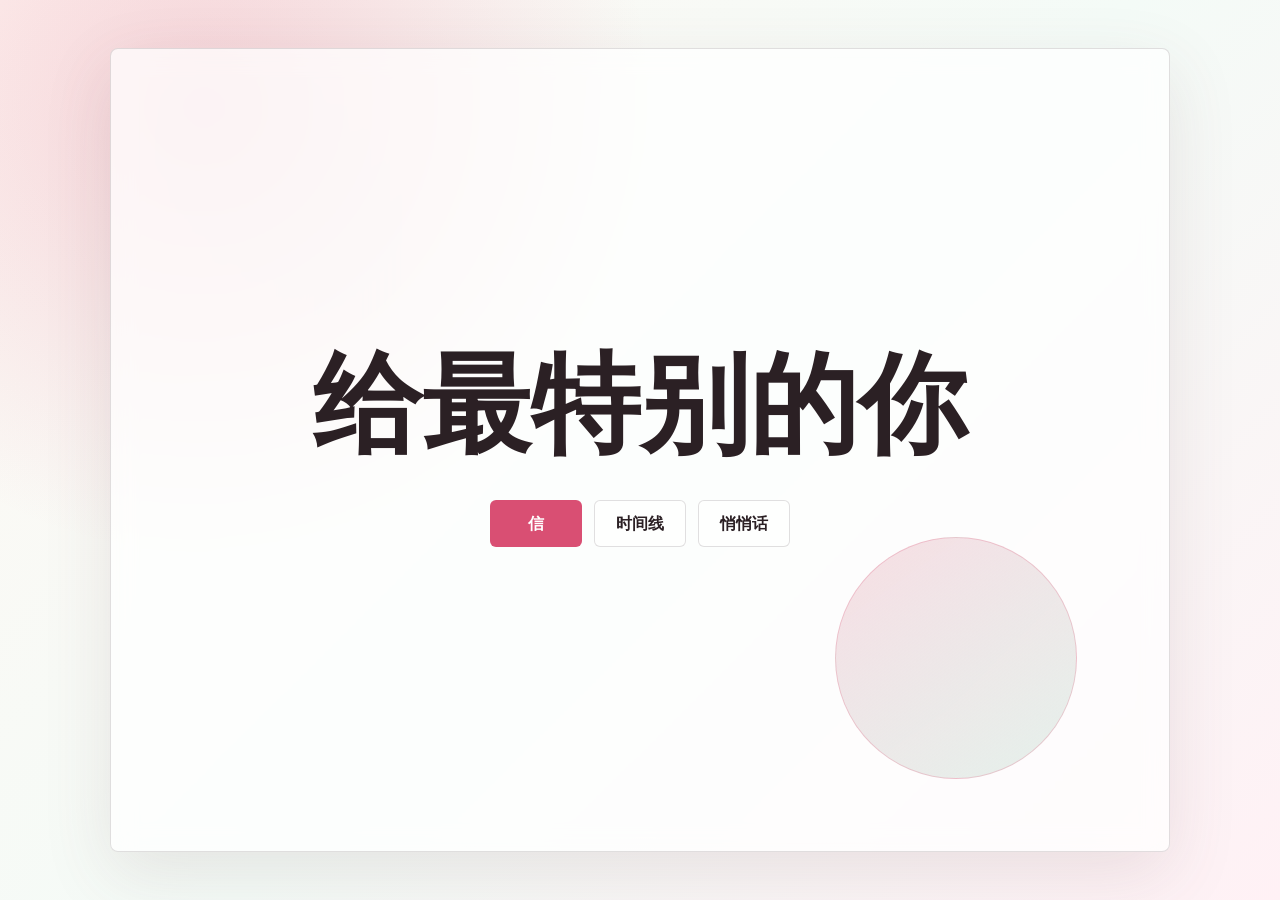
==== index.html @ 9bb3ecc5 "Split love site into separate pages" ====
<!doctype html>
<html lang="zh-CN">
  <head>
    <meta charset="utf-8">
    <meta name="viewport" content="width=device-width, initial-scale=1">
    <title>给你的一个小宇宙</title>
    <meta name="description" content="一份可以部署到 GitHub Pages 的浪漫网页礼物。">
    <link rel="stylesheet" href="styles.css">
  </head>
  <body class="home-page">
    <main class="page-shell">
      <section class="hero" aria-labelledby="title">
        <h1 id="title">给最特别的你</h1>
        <nav class="actions" aria-label="礼物入口">
          <a class="button primary" href="letter.html">信</a>
          <a class="button ghost" href="timeline.html">时间线</a>
          <a class="button ghost" href="whisper.html">悄悄话</a>
        </nav>
      </section>
    </main>
  </body>
</html>
---- styles.css ----
:root {
  color-scheme: light;
  --ink: #2b2024;
  --muted: #76666b;
  --paper: #fff8f4;
  --rose: #d94f73;
  --rose-deep: #9d2f51;
  --gold: #d4a747;
  --mint: #d9ece4;
  --line: rgba(43, 32, 36, 0.14);
}

* {
  box-sizing: border-box;
}

html {
  scroll-behavior: smooth;
}

body {
  margin: 0;
  min-height: 100vh;
  font-family: "Microsoft YaHei", "PingFang SC", system-ui, sans-serif;
  line-height: 1.6;
  color: var(--ink);
  background:
    radial-gradient(circle at 16% 12%, rgba(217, 79, 115, 0.22), transparent 28rem),
    linear-gradient(135deg, var(--paper), #f4fbf7 52%, #fff1f5);
}

a {
  color: inherit;
}

.page-shell {
  width: min(1060px, calc(100% - 32px));
  margin: 0 auto;
  padding: 48px 0;
}

.hero,
.panel {
  border: 1px solid var(--line);
  background: rgba(255, 255, 255, 0.72);
  backdrop-filter: blur(12px);
  box-shadow: 0 22px 70px rgba(110, 64, 78, 0.12);
}

.hero {
  min-height: calc(100vh - 96px);
  display: grid;
  align-content: center;
  justify-items: center;
  padding: clamp(48px, 8vw, 96px);
  border-radius: 8px;
  position: relative;
  overflow: hidden;
  text-align: center;
}

.hero::after {
  content: "";
  position: absolute;
  right: clamp(24px, 8vw, 92px);
  bottom: clamp(24px, 6vw, 72px);
  width: clamp(120px, 22vw, 240px);
  aspect-ratio: 1;
  border: 1px solid rgba(217, 79, 115, 0.24);
  border-radius: 50%;
  background: linear-gradient(145deg, rgba(217, 79, 115, 0.18), rgba(217, 236, 228, 0.7));
  z-index: 0;
}

.hero > * {
  position: relative;
  z-index: 1;
}

.eyebrow,
.section-kicker {
  margin: 0 0 12px;
  color: var(--rose-deep);
  font-size: 0.82rem;
  font-weight: 700;
  letter-spacing: 0.08em;
  text-transform: uppercase;
}

h1,
h2,
h3,
p {
  margin-top: 0;
}

h1 {
  max-width: 9ch;
  margin-bottom: 20px;
  font-size: clamp(3rem, 9vw, 6.8rem);
  line-height: 0.95;
  letter-spacing: 0;
}

h2 {
  margin-bottom: 18px;
  font-size: clamp(1.8rem, 4vw, 3rem);
  line-height: 1.15;
}

h3 {
  margin-bottom: 8px;
  font-size: 1.12rem;
}

.actions {
  display: flex;
  flex-wrap: wrap;
  justify-content: center;
  gap: 12px;
  margin-top: 24px;
}

.button {
  display: inline-flex;
  align-items: center;
  justify-content: center;
  min-height: 44px;
  min-width: 92px;
  padding: 10px 18px;
  border-radius: 6px;
  font-weight: 700;
  text-decoration: none;
}

.button.primary {
  color: #fff;
  background: var(--rose);
}

.button.ghost {
  border: 1px solid var(--line);
  background: rgba(255, 255, 255, 0.58);
}

.panel {
  margin-top: 22px;
  padding: clamp(28px, 5vw, 56px);
  border-radius: 8px;
  scroll-margin-top: 20px;
}

.letter p:last-child {
  max-width: none;
}

.letter p:not(.section-kicker) {
  max-width: 760px;
  color: var(--muted);
  font-size: 1.05rem;
}

.back-link {
  display: inline-flex;
  margin-top: 26px;
  color: var(--rose-deep);
  font-weight: 700;
  text-decoration: none;
}

.moments {
  display: grid;
  grid-template-columns: repeat(3, minmax(0, 1fr));
  gap: 14px;
}

.moments article {
  min-height: 220px;
  padding: 22px;
  border: 1px solid var(--line);
  border-radius: 8px;
  background: rgba(255, 255, 255, 0.64);
}

.moments span {
  display: inline-flex;
  margin-bottom: 42px;
  color: var(--gold);
  font-weight: 800;
}

.moments p {
  margin-bottom: 0;
  color: var(--muted);
}

.promise {
  display: flex;
  align-items: center;
  gap: 18px;
  background: linear-gradient(135deg, rgba(217, 79, 115, 0.12), rgba(217, 236, 228, 0.72));
}

.promise .back-link {
  margin-top: 0;
  margin-left: auto;
  white-space: nowrap;
}

.heart-button {
  width: 56px;
  height: 56px;
  flex: 0 0 56px;
  border: 0;
  border-radius: 50%;
  color: #fff;
  background: var(--rose);
  font-size: 1.45rem;
  cursor: pointer;
  box-shadow: 0 12px 28px rgba(217, 79, 115, 0.28);
}

.heart-button:active {
  transform: scale(0.96);
}

#promise-text {
  margin: 0;
  color: var(--rose-deep);
  font-weight: 700;
}

@media (max-width: 760px) {
  .page-shell {
    width: min(100% - 24px, 1060px);
    padding: 24px 0;
  }

  .hero {
    min-height: calc(100vh - 48px);
    padding: 42px 24px;
  }

  .moments {
    grid-template-columns: 1fr;
  }

  .promise {
    align-items: flex-start;
    flex-wrap: wrap;
  }

  .promise .back-link {
    width: 100%;
    margin-left: 74px;
  }
}
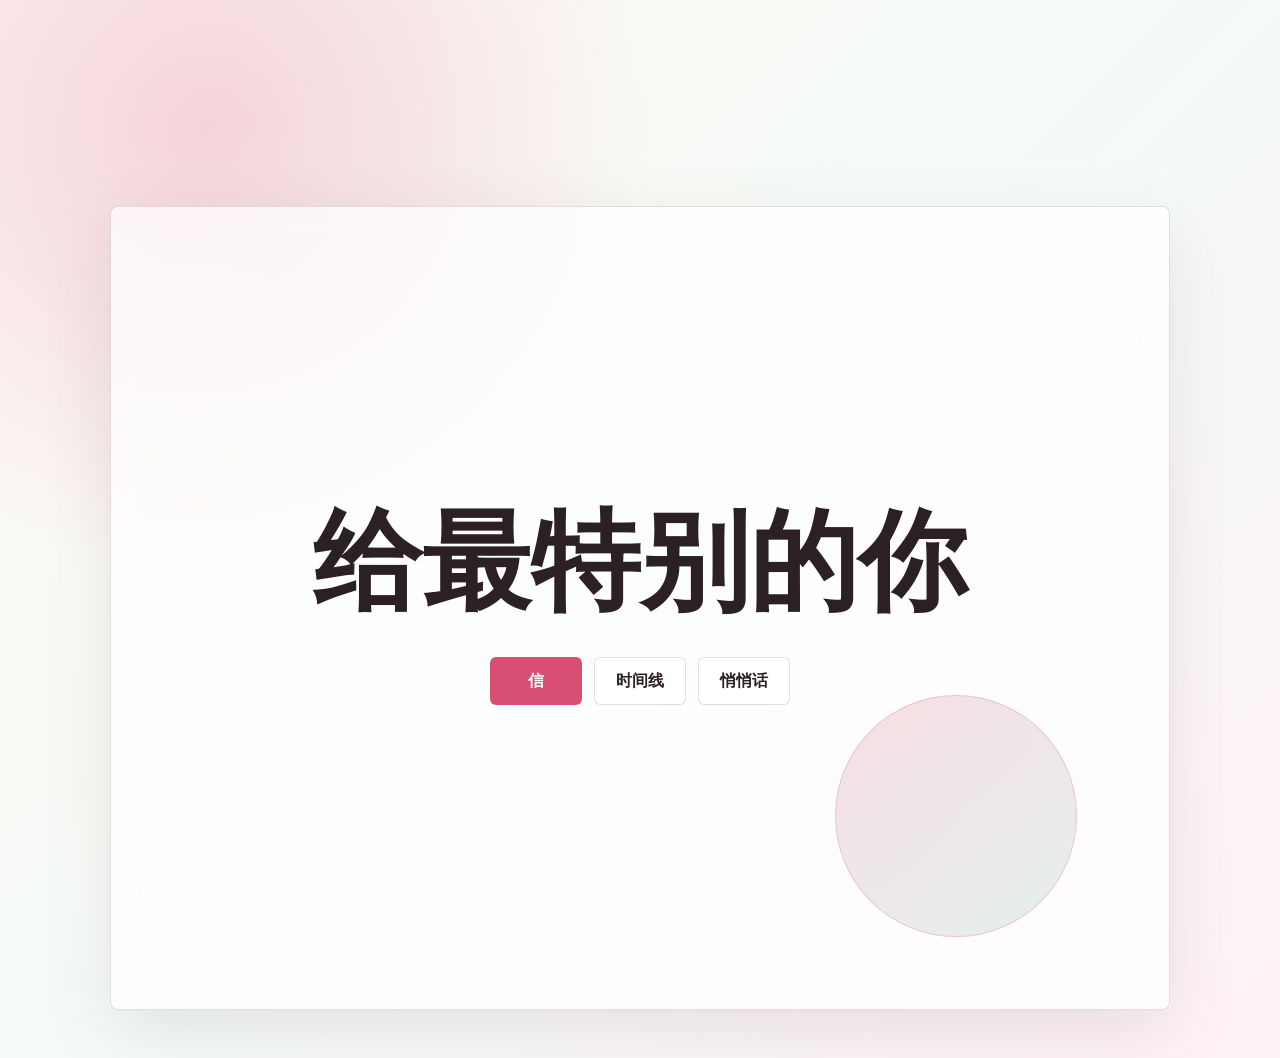
==== commit 596efa00: "Add interactive home particles" ====
--- a/index.html
+++ b/index.html
@@ -8,6 +8,7 @@
     <link rel="stylesheet" href="styles.css">
   </head>
   <body class="home-page">
+    <canvas class="particle-canvas" aria-hidden="true"></canvas>
     <main class="page-shell">
       <section class="hero" aria-labelledby="title">
         <h1 id="title">给最特别的你</h1>
@@ -18,5 +19,6 @@
         </nav>
       </section>
     </main>
+    <script src="home-particles.js"></script>
   </body>
 </html>
--- a/styles.css
+++ b/styles.css
@@ -29,6 +29,10 @@
     linear-gradient(135deg, var(--paper), #f4fbf7 52%, #fff1f5);
 }
 
+.home-page {
+  overflow: hidden;
+}
+
 a {
   color: inherit;
 }
@@ -37,6 +41,12 @@
   width: min(1060px, calc(100% - 32px));
   margin: 0 auto;
   padding: 48px 0;
+}
+
+.content-shell {
+  min-height: 100vh;
+  display: grid;
+  align-items: center;
 }
 
 .hero,
@@ -57,6 +67,12 @@
   position: relative;
   overflow: hidden;
   text-align: center;
+}
+
+.single-page {
+  min-height: min(720px, calc(100vh - 96px));
+  display: grid;
+  align-content: center;
 }
 
 .hero::after {
@@ -102,10 +118,21 @@
   letter-spacing: 0;
 }
 
+.single-page h1 {
+  max-width: 12ch;
+  margin-bottom: 22px;
+  font-size: clamp(2.4rem, 7vw, 5.8rem);
+}
+
 h2 {
   margin-bottom: 18px;
   font-size: clamp(1.8rem, 4vw, 3rem);
   line-height: 1.15;
+}
+
+.moments h2 {
+  margin-bottom: 8px;
+  font-size: 1.12rem;
 }
 
 h3 {
@@ -144,7 +171,7 @@
 }
 
 .panel {
-  margin-top: 22px;
+  margin-top: 0;
   padding: clamp(28px, 5vw, 56px);
   border-radius: 8px;
   scroll-margin-top: 20px;
@@ -168,6 +195,17 @@
   text-decoration: none;
 }
 
+.top-link {
+  position: absolute;
+  top: clamp(24px, 4vw, 42px);
+  left: clamp(24px, 4vw, 42px);
+  margin-top: 0;
+}
+
+.single-page {
+  position: relative;
+}
+
 .moments {
   display: grid;
   grid-template-columns: repeat(3, minmax(0, 1fr));
@@ -205,6 +243,16 @@
   margin-top: 0;
   margin-left: auto;
   white-space: nowrap;
+}
+
+.promise.single-page {
+  grid-template-columns: auto 1fr;
+  align-items: center;
+  gap: 18px;
+}
+
+.promise.single-page .top-link {
+  margin-left: 0;
 }
 
 .heart-button {
@@ -241,6 +289,10 @@
     padding: 42px 24px;
   }
 
+  .single-page {
+    min-height: calc(100vh - 48px);
+  }
+
   .moments {
     grid-template-columns: 1fr;
   }
@@ -251,7 +303,12 @@
   }
 
   .promise .back-link {
-    width: 100%;
-    margin-left: 74px;
-  }
-}
+    width: auto;
+    margin-left: 0;
+  }
+
+  .promise.single-page {
+    grid-template-columns: 1fr;
+    justify-items: start;
+  }
+}
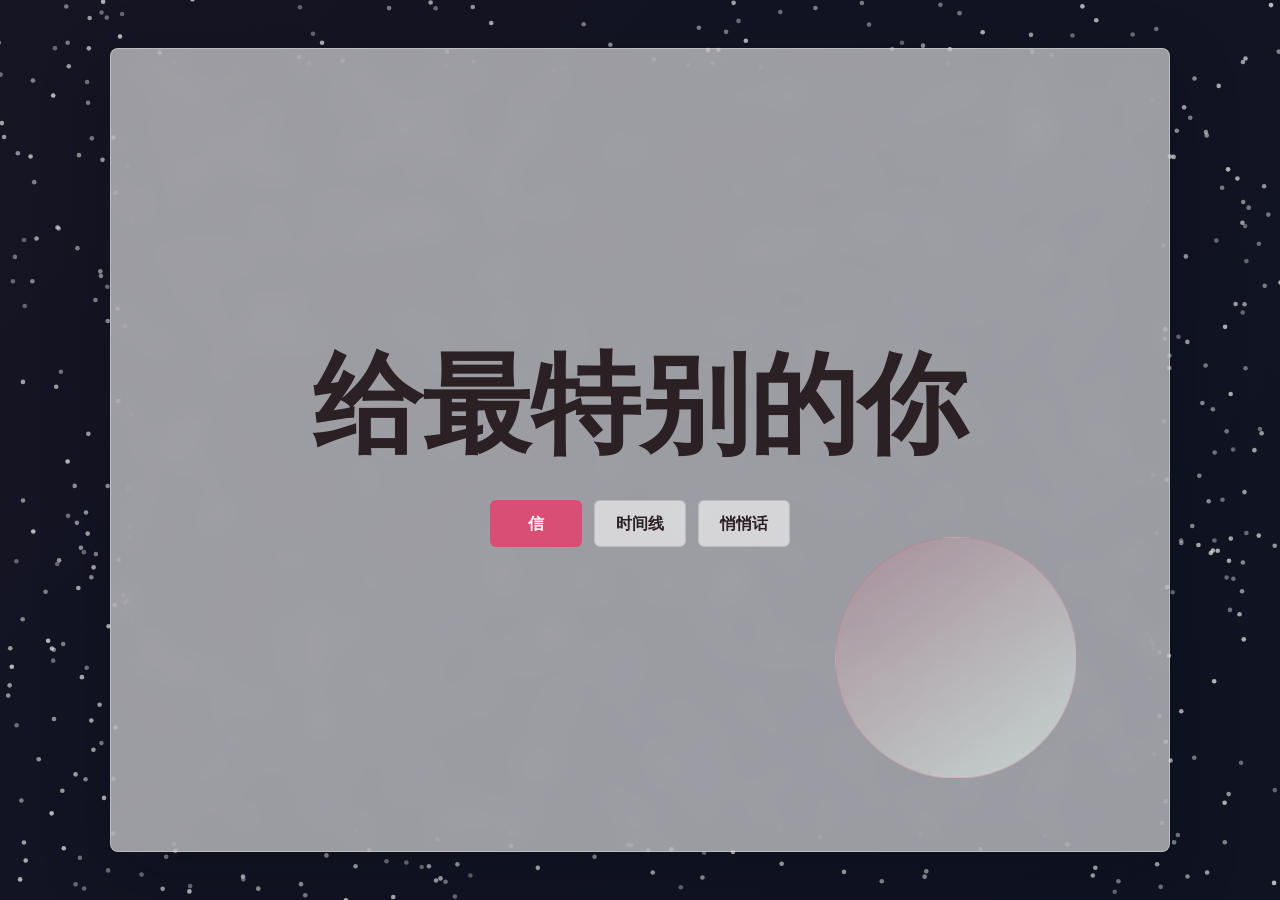
==== commit 1c89cfdb: "Fix local particle follow radius" ====
--- a/index.html
+++ b/index.html
@@ -19,6 +19,6 @@
         </nav>
       </section>
     </main>
-    <script src="home-particles.js"></script>
+    <script src="home-particles.js?v=20260512-distance-fix"></script>
   </body>
 </html>
--- a/styles.css
+++ b/styles.css
@@ -25,12 +25,18 @@
   line-height: 1.6;
   color: var(--ink);
   background:
-    radial-gradient(circle at 16% 12%, rgba(217, 79, 115, 0.22), transparent 28rem),
-    linear-gradient(135deg, var(--paper), #f4fbf7 52%, #fff1f5);
-}
-
-.home-page {
-  overflow: hidden;
+    linear-gradient(135deg, rgba(44, 24, 36, 0.2), rgba(8, 15, 32, 0.18)),
+    url("assets/StarrySky_x4.png") center / cover fixed,
+    #101423;
+}
+
+.particle-canvas {
+  position: fixed;
+  inset: 0;
+  width: 100%;
+  height: 100%;
+  pointer-events: none;
+  z-index: 0;
 }
 
 a {
@@ -38,6 +44,8 @@
 }
 
 .page-shell {
+  position: relative;
+  z-index: 1;
   width: min(1060px, calc(100% - 32px));
   margin: 0 auto;
   padding: 48px 0;
@@ -51,10 +59,10 @@
 
 .hero,
 .panel {
-  border: 1px solid var(--line);
-  background: rgba(255, 255, 255, 0.72);
-  backdrop-filter: blur(12px);
-  box-shadow: 0 22px 70px rgba(110, 64, 78, 0.12);
+  border: 1px solid rgba(255, 255, 255, 0.32);
+  background: rgba(255, 255, 255, 0.58);
+  backdrop-filter: blur(14px);
+  box-shadow: 0 22px 70px rgba(5, 9, 18, 0.24);
 }
 
 .hero {
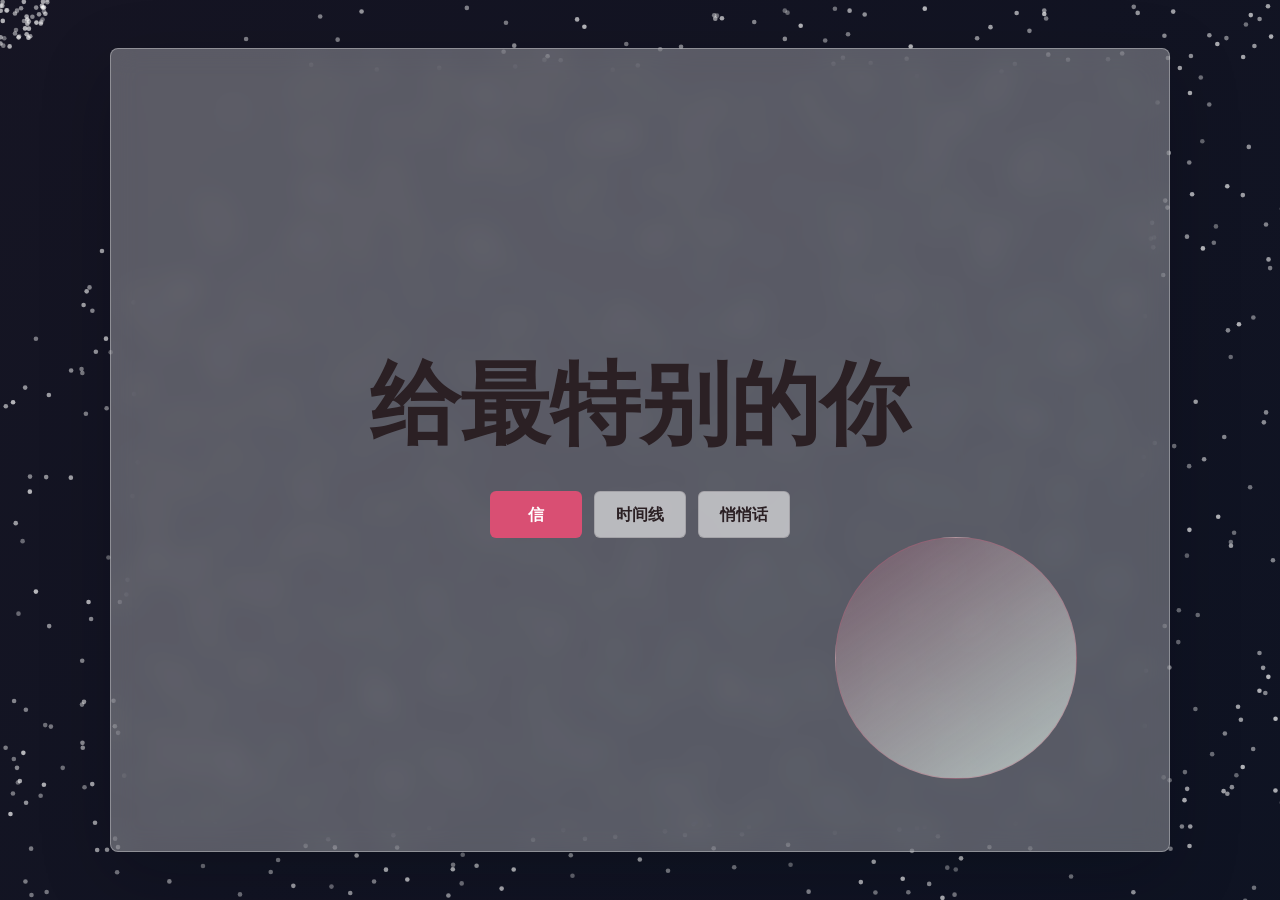
==== commit 87a3abb3: "Bust stylesheet cache for hero layout" ====
--- a/index.html
+++ b/index.html
@@ -5,7 +5,7 @@
     <meta name="viewport" content="width=device-width, initial-scale=1">
     <title>给你的一个小宇宙</title>
     <meta name="description" content="一份可以部署到 GitHub Pages 的浪漫网页礼物。">
-    <link rel="stylesheet" href="styles.css">
+    <link rel="stylesheet" href="styles.css?v=20260512-hero-fix">
   </head>
   <body class="home-page">
     <canvas class="particle-canvas" aria-hidden="true"></canvas>
--- a/styles.css
+++ b/styles.css
@@ -66,6 +66,7 @@
 }
 
 .hero {
+  background: rgba(255, 255, 255, 0.3);
   min-height: calc(100vh - 96px);
   display: grid;
   align-content: center;
@@ -75,6 +76,12 @@
   position: relative;
   overflow: hidden;
   text-align: center;
+}
+
+.hero h1 {
+  max-width: none;
+  white-space: nowrap;
+  font-size: clamp(3rem, 7vw, 6.8rem);
 }
 
 .single-page {
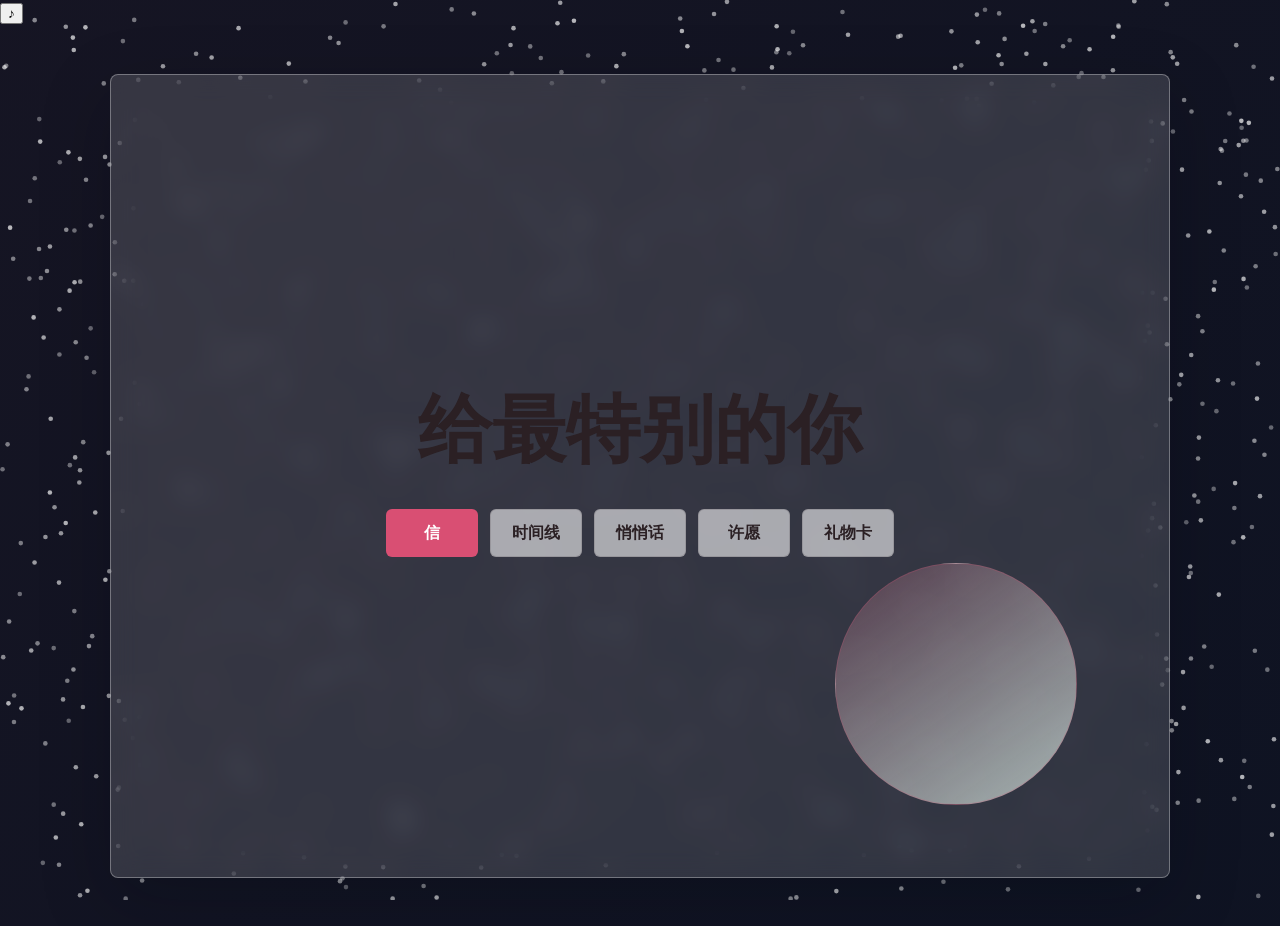
==== commit 22260778: "Expand love site experiences" ====
--- a/index.html
+++ b/index.html
@@ -5,10 +5,14 @@
     <meta name="viewport" content="width=device-width, initial-scale=1">
     <title>给你的一个小宇宙</title>
     <meta name="description" content="一份可以部署到 GitHub Pages 的浪漫网页礼物。">
-    <link rel="stylesheet" href="styles.css?v=20260512-hero-fix">
+    <link rel="stylesheet" href="styles.css?v=20260512-expansion">
   </head>
   <body class="home-page">
     <canvas class="particle-canvas" aria-hidden="true"></canvas>
+    <header class="site-topbar">
+      <div class="love-timer" aria-label="我们在一起的时间"></div>
+      <button class="music-toggle" type="button" aria-label="播放背景音乐">♪</button>
+    </header>
     <main class="page-shell">
       <section class="hero" aria-labelledby="title">
         <h1 id="title">给最特别的你</h1>
@@ -16,9 +20,12 @@
           <a class="button primary" href="letter.html">信</a>
           <a class="button ghost" href="timeline.html">时间线</a>
           <a class="button ghost" href="whisper.html">悄悄话</a>
+          <a class="button ghost" href="wish.html">许愿</a>
+          <a class="button ghost" href="gift.html">礼物卡</a>
         </nav>
       </section>
     </main>
     <script src="home-particles.js?v=20260512-distance-fix"></script>
+    <script src="shared.js?v=20260512-expansion"></script>
   </body>
 </html>
--- a/styles.css
+++ b/styles.css
@@ -66,7 +66,7 @@
 }
 
 .hero {
-  background: rgba(255, 255, 255, 0.3);
+  background: rgba(255, 255, 255, 0.14);
   min-height: calc(100vh - 96px);
   display: grid;
   align-content: center;
@@ -81,7 +81,7 @@
 .hero h1 {
   max-width: none;
   white-space: nowrap;
-  font-size: clamp(3rem, 7vw, 6.8rem);
+  font-size: clamp(3rem, 5.8vw, 6.4rem);
 }
 
 .single-page {
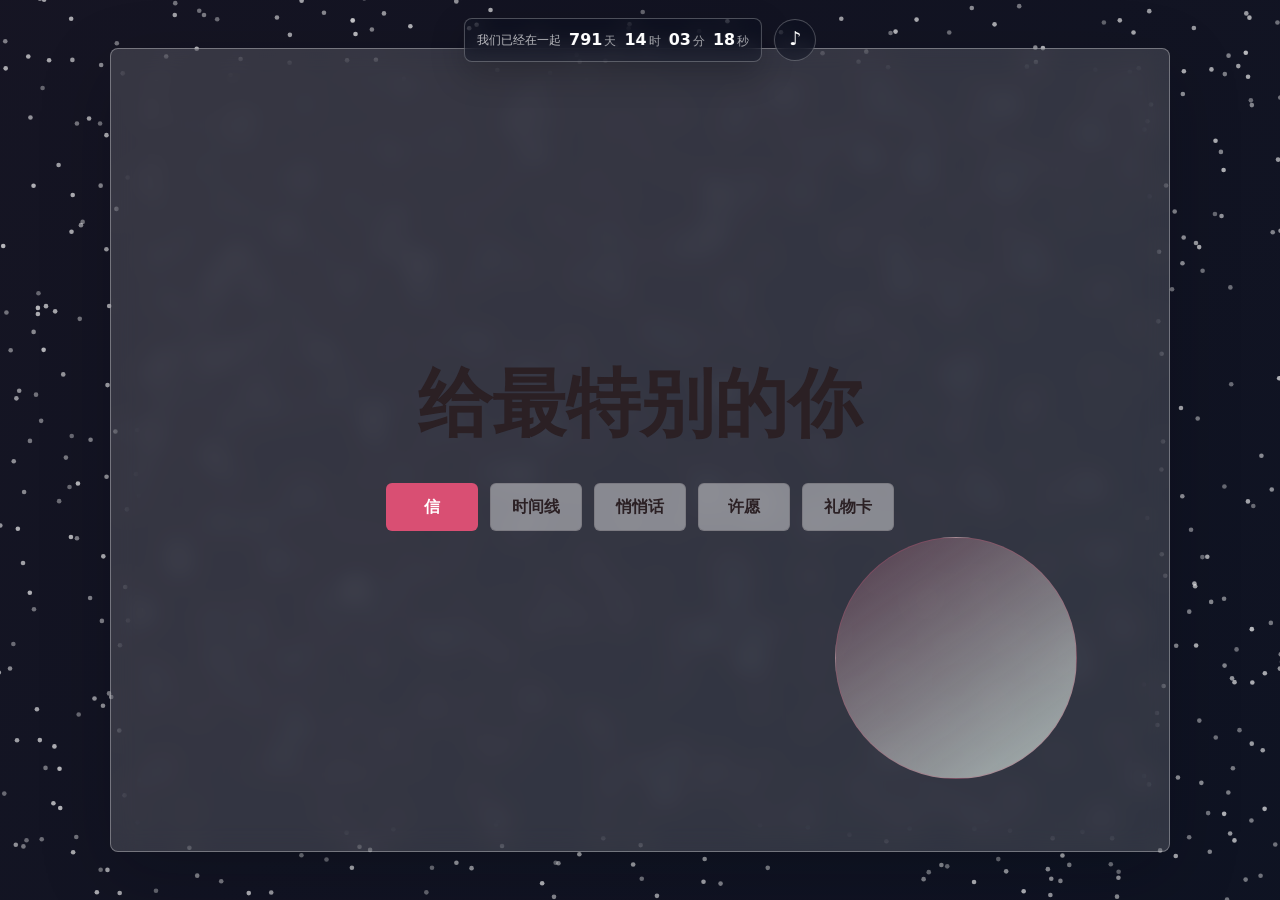
==== commit af6d470f: "Improve whisper editing and typing delay" ====
--- a/index.html
+++ b/index.html
@@ -5,7 +5,7 @@
     <meta name="viewport" content="width=device-width, initial-scale=1">
     <title>给你的一个小宇宙</title>
     <meta name="description" content="一份可以部署到 GitHub Pages 的浪漫网页礼物。">
-    <link rel="stylesheet" href="styles.css?v=20260512-expansion">
+    <link rel="stylesheet" href="styles.css?v=20260512-chat-edit">
   </head>
   <body class="home-page">
     <canvas class="particle-canvas" aria-hidden="true"></canvas>
--- a/styles.css
+++ b/styles.css
@@ -30,6 +30,12 @@
     #101423;
 }
 
+button,
+input,
+textarea {
+  font: inherit;
+}
+
 .particle-canvas {
   position: fixed;
   inset: 0;
@@ -51,6 +57,80 @@
   padding: 48px 0;
 }
 
+.site-topbar {
+  position: fixed;
+  top: 18px;
+  left: 50%;
+  z-index: 3;
+  display: flex;
+  align-items: center;
+  gap: 12px;
+  transform: translateX(-50%);
+}
+
+.love-timer {
+  display: flex;
+  align-items: center;
+  gap: 8px;
+  padding: 8px 12px;
+  border: 1px solid rgba(255, 255, 255, 0.26);
+  border-radius: 8px;
+  color: #fff;
+  background: rgba(10, 15, 30, 0.38);
+  backdrop-filter: blur(10px);
+  box-shadow: 0 12px 34px rgba(0, 0, 0, 0.22);
+}
+
+.timer-prefix {
+  color: rgba(255, 255, 255, 0.72);
+  font-size: 0.78rem;
+  white-space: nowrap;
+}
+
+.timer-unit {
+  display: inline-grid;
+  grid-template-columns: auto auto;
+  align-items: baseline;
+  gap: 2px;
+}
+
+.timer-number {
+  min-width: 2ch;
+  color: #fff;
+  font-weight: 800;
+  font-variant-numeric: tabular-nums;
+}
+
+.timer-number.tick {
+  animation: timerTick 420ms ease;
+}
+
+.timer-label {
+  color: rgba(255, 255, 255, 0.62);
+  font-size: 0.72rem;
+}
+
+.music-toggle,
+.arrow-button {
+  border: 1px solid rgba(255, 255, 255, 0.26);
+  color: #fff;
+  background: rgba(10, 15, 30, 0.38);
+  backdrop-filter: blur(10px);
+  cursor: pointer;
+}
+
+.music-toggle {
+  width: 42px;
+  height: 42px;
+  border-radius: 50%;
+  font-size: 1.2rem;
+}
+
+.music-toggle.is-on {
+  color: #ffd7e2;
+  border-color: rgba(255, 215, 226, 0.72);
+}
+
 .content-shell {
   min-height: 100vh;
   display: grid;
@@ -60,13 +140,12 @@
 .hero,
 .panel {
   border: 1px solid rgba(255, 255, 255, 0.32);
-  background: rgba(255, 255, 255, 0.58);
+  background: rgba(255, 255, 255, 0.14);
   backdrop-filter: blur(14px);
   box-shadow: 0 22px 70px rgba(5, 9, 18, 0.24);
 }
 
 .hero {
-  background: rgba(255, 255, 255, 0.14);
   min-height: calc(100vh - 96px);
   display: grid;
   align-content: center;
@@ -182,7 +261,13 @@
 
 .button.ghost {
   border: 1px solid var(--line);
-  background: rgba(255, 255, 255, 0.58);
+  background: rgba(255, 255, 255, 0.42);
+}
+
+.button:disabled,
+input:disabled {
+  cursor: not-allowed;
+  opacity: 0.52;
 }
 
 .panel {
@@ -268,6 +353,259 @@
 
 .promise.single-page .top-link {
   margin-left: 0;
+}
+
+.admin-link {
+  position: absolute;
+  top: clamp(24px, 4vw, 42px);
+  right: clamp(24px, 4vw, 42px);
+  color: var(--rose-deep);
+  font-weight: 700;
+  text-decoration: none;
+}
+
+.wish-form,
+.chat-form,
+.admin-form {
+  display: grid;
+  gap: 12px;
+}
+
+.wish-form,
+.chat-form {
+  grid-template-columns: minmax(0, 1fr) auto;
+}
+
+.wish-input,
+.chat-input,
+.admin-form input,
+.admin-form textarea {
+  width: 100%;
+  border: 1px solid rgba(43, 32, 36, 0.16);
+  border-radius: 8px;
+  padding: 12px 14px;
+  color: var(--ink);
+  background: rgba(255, 255, 255, 0.72);
+}
+
+.wish-count {
+  color: var(--muted);
+}
+
+.wish-list,
+.admin-rules {
+  display: grid;
+  gap: 10px;
+  margin-top: 18px;
+}
+
+.wish-item,
+.rule-card {
+  padding: 14px 16px;
+  border: 1px solid rgba(43, 32, 36, 0.12);
+  border-radius: 8px;
+  background: rgba(255, 255, 255, 0.54);
+}
+
+.wish-item span {
+  color: var(--gold);
+  font-weight: 800;
+}
+
+.wish-item p,
+.rule-card p {
+  margin-bottom: 0;
+  color: var(--muted);
+}
+
+.wish-star,
+.wish-spark {
+  position: fixed;
+  z-index: 4;
+  pointer-events: none;
+}
+
+.wish-star {
+  color: #fff4ad;
+  font-size: 2rem;
+  filter: drop-shadow(0 0 18px rgba(255, 244, 173, 0.8));
+  transform: translate(-50%, -50%) scale(0.6);
+  opacity: 0;
+}
+
+.wish-star.fly {
+  animation: wishFly 1000ms cubic-bezier(0.22, 0.74, 0.24, 1) forwards;
+}
+
+.wish-spark {
+  width: 5px;
+  height: 5px;
+  border-radius: 50%;
+  background: #fff;
+  animation: wishSpark 820ms ease-out forwards;
+}
+
+.gift-carousel {
+  display: grid;
+  grid-template-columns: auto minmax(260px, 520px) auto;
+  align-items: center;
+  justify-content: center;
+  gap: 16px;
+}
+
+.arrow-button {
+  width: 46px;
+  height: 46px;
+  border-radius: 50%;
+  font-size: 2rem;
+  line-height: 1;
+}
+
+.gift-card {
+  position: relative;
+  overflow: hidden;
+  width: min(520px, 70vw);
+  aspect-ratio: 4 / 3;
+  border-radius: 8px;
+  box-shadow: 0 18px 48px rgba(0, 0, 0, 0.24);
+}
+
+.gift-image,
+.scratch-layer {
+  position: absolute;
+  inset: 0;
+}
+
+.gift-image {
+  display: grid;
+  align-content: center;
+  justify-items: center;
+  gap: 12px;
+  padding: 32px;
+  color: var(--ink);
+  text-align: center;
+}
+
+.gift-image strong {
+  font-size: clamp(1.6rem, 4vw, 3rem);
+}
+
+.gift-image span {
+  color: var(--muted);
+  font-weight: 700;
+}
+
+.scratch-layer {
+  cursor: crosshair;
+  touch-action: none;
+}
+
+.gift-caption {
+  margin: 16px 0 0;
+  color: var(--muted);
+  text-align: center;
+}
+
+.chat-window {
+  overflow: auto;
+  display: grid;
+  align-content: start;
+  gap: 10px;
+  height: min(38vh, 320px);
+  margin-bottom: 16px;
+  padding: 16px;
+  border: 1px solid rgba(43, 32, 36, 0.12);
+  border-radius: 8px;
+  background: rgba(255, 255, 255, 0.42);
+}
+
+.chat-bubble {
+  width: fit-content;
+  max-width: min(520px, 82%);
+  margin: 0;
+  padding: 10px 14px;
+  border-radius: 8px;
+}
+
+.chat-bubble.bot {
+  color: var(--ink);
+  background: rgba(255, 255, 255, 0.76);
+}
+
+.chat-bubble.user {
+  justify-self: end;
+  color: #fff;
+  background: var(--rose);
+}
+
+.admin-page {
+  min-height: calc(100vh - 96px);
+}
+
+.admin-actions {
+  display: flex;
+  flex-wrap: wrap;
+  gap: 10px;
+  margin-top: 16px;
+}
+
+.admin-note {
+  max-width: 760px;
+  color: var(--muted);
+}
+
+.json-output {
+  width: 100%;
+  margin-top: 12px;
+  border: 1px solid rgba(43, 32, 36, 0.16);
+  border-radius: 8px;
+  padding: 12px;
+  background: rgba(255, 255, 255, 0.62);
+}
+
+.text-button {
+  margin-top: 8px;
+  border: 0;
+  color: var(--rose-deep);
+  background: transparent;
+  cursor: pointer;
+  font-weight: 700;
+}
+
+@keyframes timerTick {
+  0% {
+    transform: translateY(8px);
+    opacity: 0.2;
+  }
+  60% {
+    transform: translateY(-2px);
+    opacity: 1;
+  }
+  100% {
+    transform: translateY(0);
+  }
+}
+
+@keyframes wishFly {
+  0% {
+    transform: translate(-50%, -50%) scale(0.6);
+    opacity: 0;
+  }
+  18% {
+    opacity: 1;
+  }
+  100% {
+    top: 18vh;
+    transform: translate(-50%, -50%) scale(1.1) rotate(28deg);
+    opacity: 0.88;
+  }
+}
+
+@keyframes wishSpark {
+  to {
+    transform: translate(var(--x), var(--y)) scale(0);
+    opacity: 0;
+  }
 }
 
 .heart-button {
@@ -299,6 +637,21 @@
     padding: 24px 0;
   }
 
+  .site-topbar {
+    top: 10px;
+    width: calc(100% - 18px);
+    justify-content: center;
+  }
+
+  .love-timer {
+    gap: 5px;
+    padding: 7px 9px;
+  }
+
+  .timer-prefix {
+    display: none;
+  }
+
   .hero {
     min-height: calc(100vh - 48px);
     padding: 42px 24px;
@@ -326,4 +679,18 @@
     grid-template-columns: 1fr;
     justify-items: start;
   }
-}
+
+  .wish-form,
+  .chat-form,
+  .gift-carousel {
+    grid-template-columns: 1fr;
+  }
+
+  .arrow-button {
+    justify-self: center;
+  }
+
+  .gift-card {
+    width: min(100%, 420px);
+  }
+}
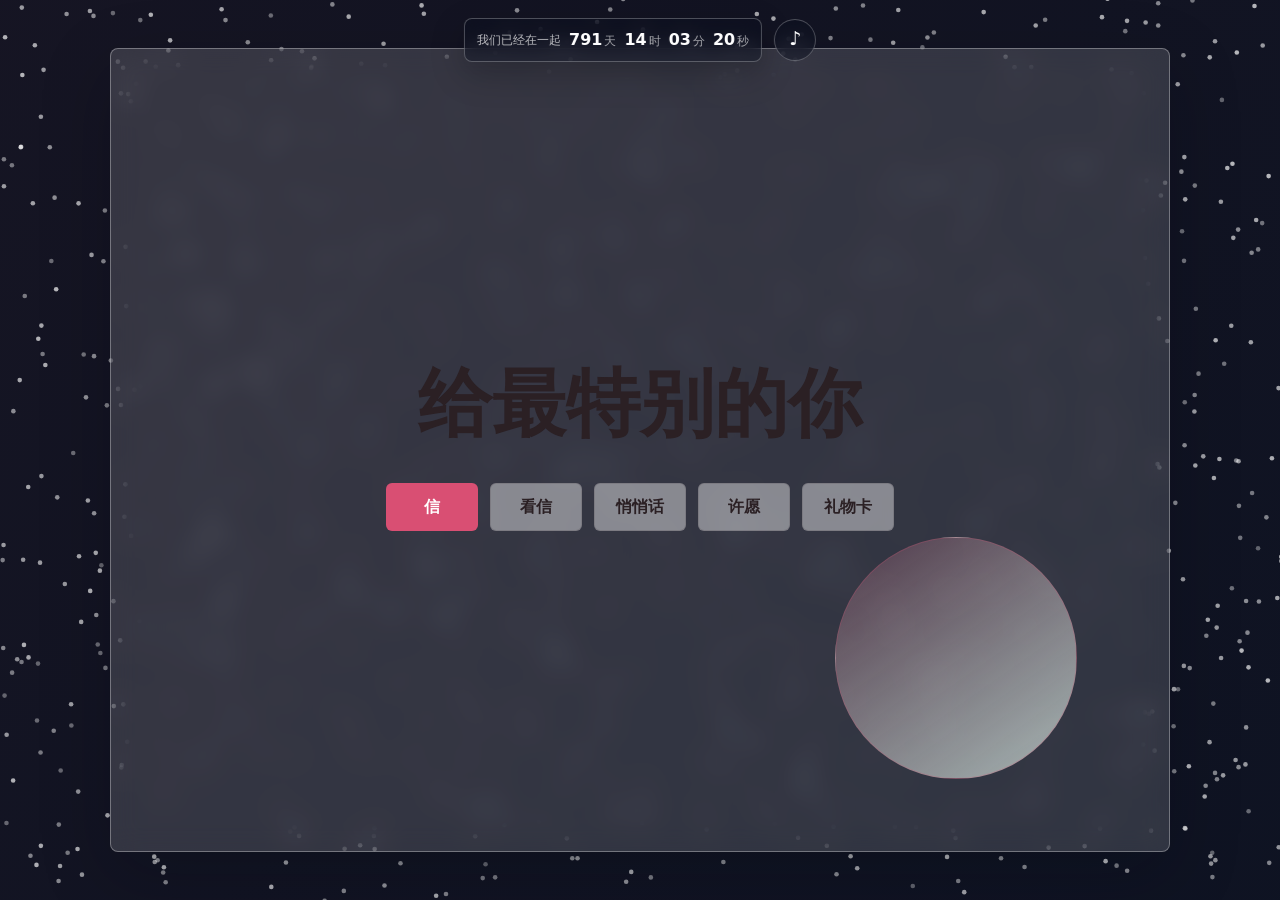
==== commit 7cff4760: "Refine whisper gift and letter effects" ====
--- a/index.html
+++ b/index.html
@@ -18,7 +18,7 @@
         <h1 id="title">给最特别的你</h1>
         <nav class="actions" aria-label="礼物入口">
           <a class="button primary" href="letter.html">信</a>
-          <a class="button ghost" href="timeline.html">时间线</a>
+          <a class="button ghost" href="timeline.html">看信</a>
           <a class="button ghost" href="whisper.html">悄悄话</a>
           <a class="button ghost" href="wish.html">许愿</a>
           <a class="button ghost" href="gift.html">礼物卡</a>
--- a/styles.css
+++ b/styles.css
@@ -43,6 +43,28 @@
   height: 100%;
   pointer-events: none;
   z-index: 0;
+}
+
+.firework-canvas,
+.bloom-layer {
+  position: fixed;
+  inset: 0;
+  pointer-events: none;
+}
+
+.firework-canvas {
+  z-index: 1;
+  mix-blend-mode: screen;
+}
+
+.bloom-layer {
+  z-index: 0;
+  background:
+    radial-gradient(circle at 22% 22%, rgba(255, 80, 150, 0.28), transparent 24rem),
+    radial-gradient(circle at 78% 30%, rgba(130, 190, 255, 0.24), transparent 22rem),
+    radial-gradient(circle at 48% 70%, rgba(255, 230, 150, 0.18), transparent 26rem);
+  filter: blur(18px) saturate(1.3);
+  animation: bloomPulse 6s ease-in-out infinite alternate;
 }
 
 a {
@@ -407,6 +429,11 @@
   background: rgba(255, 255, 255, 0.54);
 }
 
+.rule-card.default-rule {
+  border-color: rgba(217, 79, 115, 0.42);
+  background: rgba(255, 255, 255, 0.62);
+}
+
 .wish-item span {
   color: var(--gold);
   font-weight: 800;
@@ -506,6 +533,56 @@
   text-align: center;
 }
 
+.scratch-progress {
+  overflow: hidden;
+  width: min(520px, 70vw);
+  height: 8px;
+  margin: 16px auto 10px;
+  border-radius: 999px;
+  background: rgba(255, 255, 255, 0.28);
+}
+
+.scratch-progress span {
+  display: block;
+  width: 0;
+  height: 100%;
+  border-radius: inherit;
+  background: linear-gradient(90deg, var(--rose), #ffe3a8);
+  transition: width 160ms ease;
+}
+
+.reset-scratch {
+  margin: 0 auto;
+}
+
+.scratch-layer.is-revealed {
+  pointer-events: none;
+  opacity: 0;
+  transition: opacity 360ms ease;
+}
+
+.firework-page .particle-canvas {
+  opacity: 0.5;
+}
+
+.firework-letter {
+  z-index: 2;
+  max-width: 860px;
+  margin-inline: auto;
+}
+
+.letter-copy {
+  display: grid;
+  gap: 14px;
+  max-width: 720px;
+  color: rgba(43, 32, 36, 0.88);
+  font-size: clamp(1rem, 2vw, 1.18rem);
+}
+
+.letter-copy p {
+  margin-bottom: 0;
+}
+
 .chat-window {
   overflow: auto;
   display: grid;
@@ -530,6 +607,29 @@
 .chat-bubble.bot {
   color: var(--ink);
   background: rgba(255, 255, 255, 0.76);
+}
+
+.typing-indicator {
+  display: inline-flex;
+  align-items: center;
+  gap: 5px;
+}
+
+.typing-indicator span {
+  width: 6px;
+  height: 6px;
+  border-radius: 50%;
+  background: currentColor;
+  opacity: 0.35;
+  animation: typingDot 900ms ease-in-out infinite;
+}
+
+.typing-indicator span:nth-child(2) {
+  animation-delay: 120ms;
+}
+
+.typing-indicator span:nth-child(3) {
+  animation-delay: 240ms;
 }
 
 .chat-bubble.user {
@@ -572,6 +672,11 @@
   font-weight: 700;
 }
 
+.text-button:disabled {
+  cursor: not-allowed;
+  opacity: 0.42;
+}
+
 @keyframes timerTick {
   0% {
     transform: translateY(8px);
@@ -605,6 +710,30 @@
   to {
     transform: translate(var(--x), var(--y)) scale(0);
     opacity: 0;
+  }
+}
+
+@keyframes typingDot {
+  0%,
+  80%,
+  100% {
+    transform: translateY(0);
+    opacity: 0.35;
+  }
+  40% {
+    transform: translateY(-4px);
+    opacity: 0.95;
+  }
+}
+
+@keyframes bloomPulse {
+  from {
+    opacity: 0.55;
+    transform: scale(1);
+  }
+  to {
+    opacity: 0.88;
+    transform: scale(1.04);
   }
 }
 
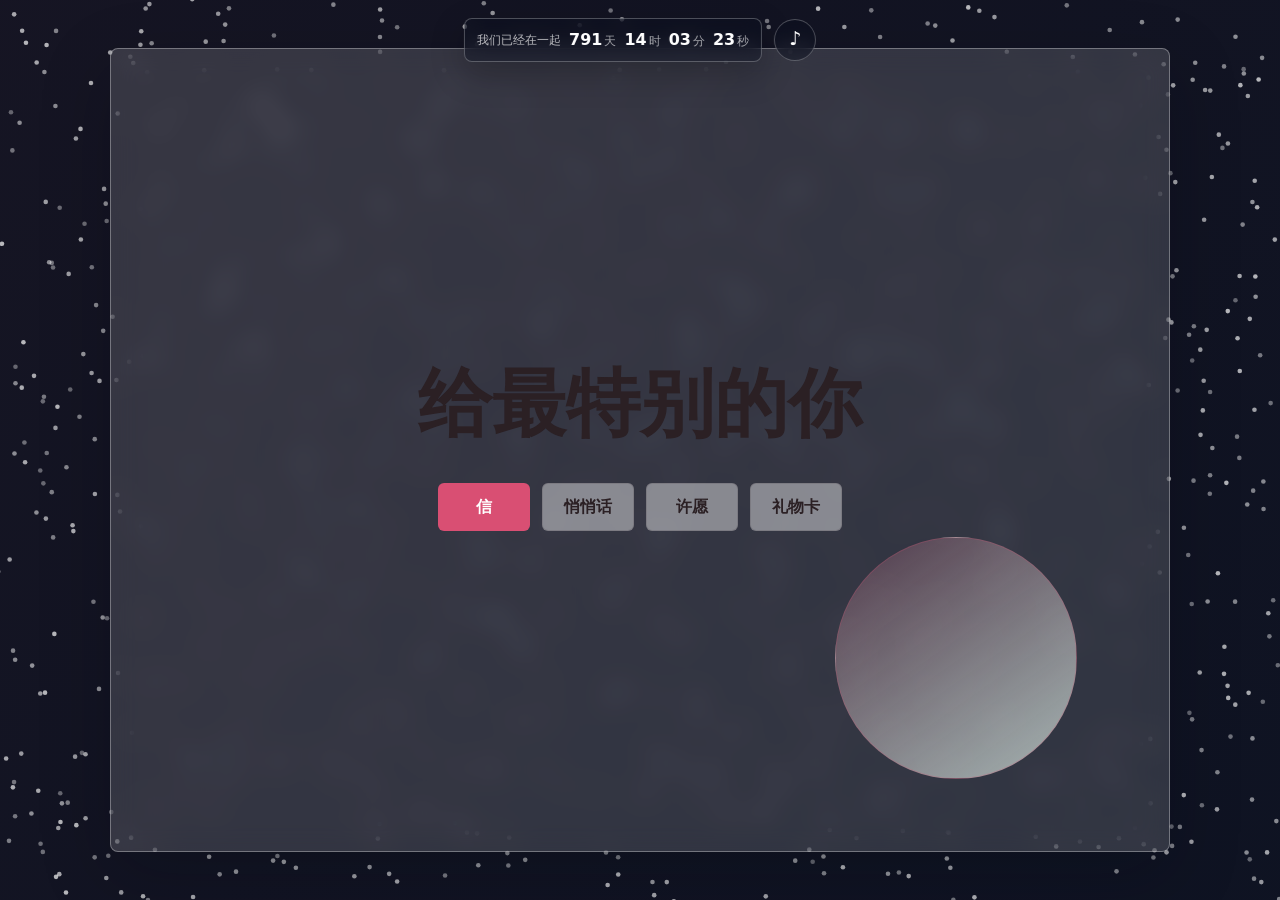
==== commit e23b4b29: "Keep one letter entry on home" ====
--- a/index.html
+++ b/index.html
@@ -17,8 +17,7 @@
       <section class="hero" aria-labelledby="title">
         <h1 id="title">给最特别的你</h1>
         <nav class="actions" aria-label="礼物入口">
-          <a class="button primary" href="letter.html">信</a>
-          <a class="button ghost" href="timeline.html">看信</a>
+          <a class="button primary" href="timeline.html">信</a>
           <a class="button ghost" href="whisper.html">悄悄话</a>
           <a class="button ghost" href="wish.html">许愿</a>
           <a class="button ghost" href="gift.html">礼物卡</a>
